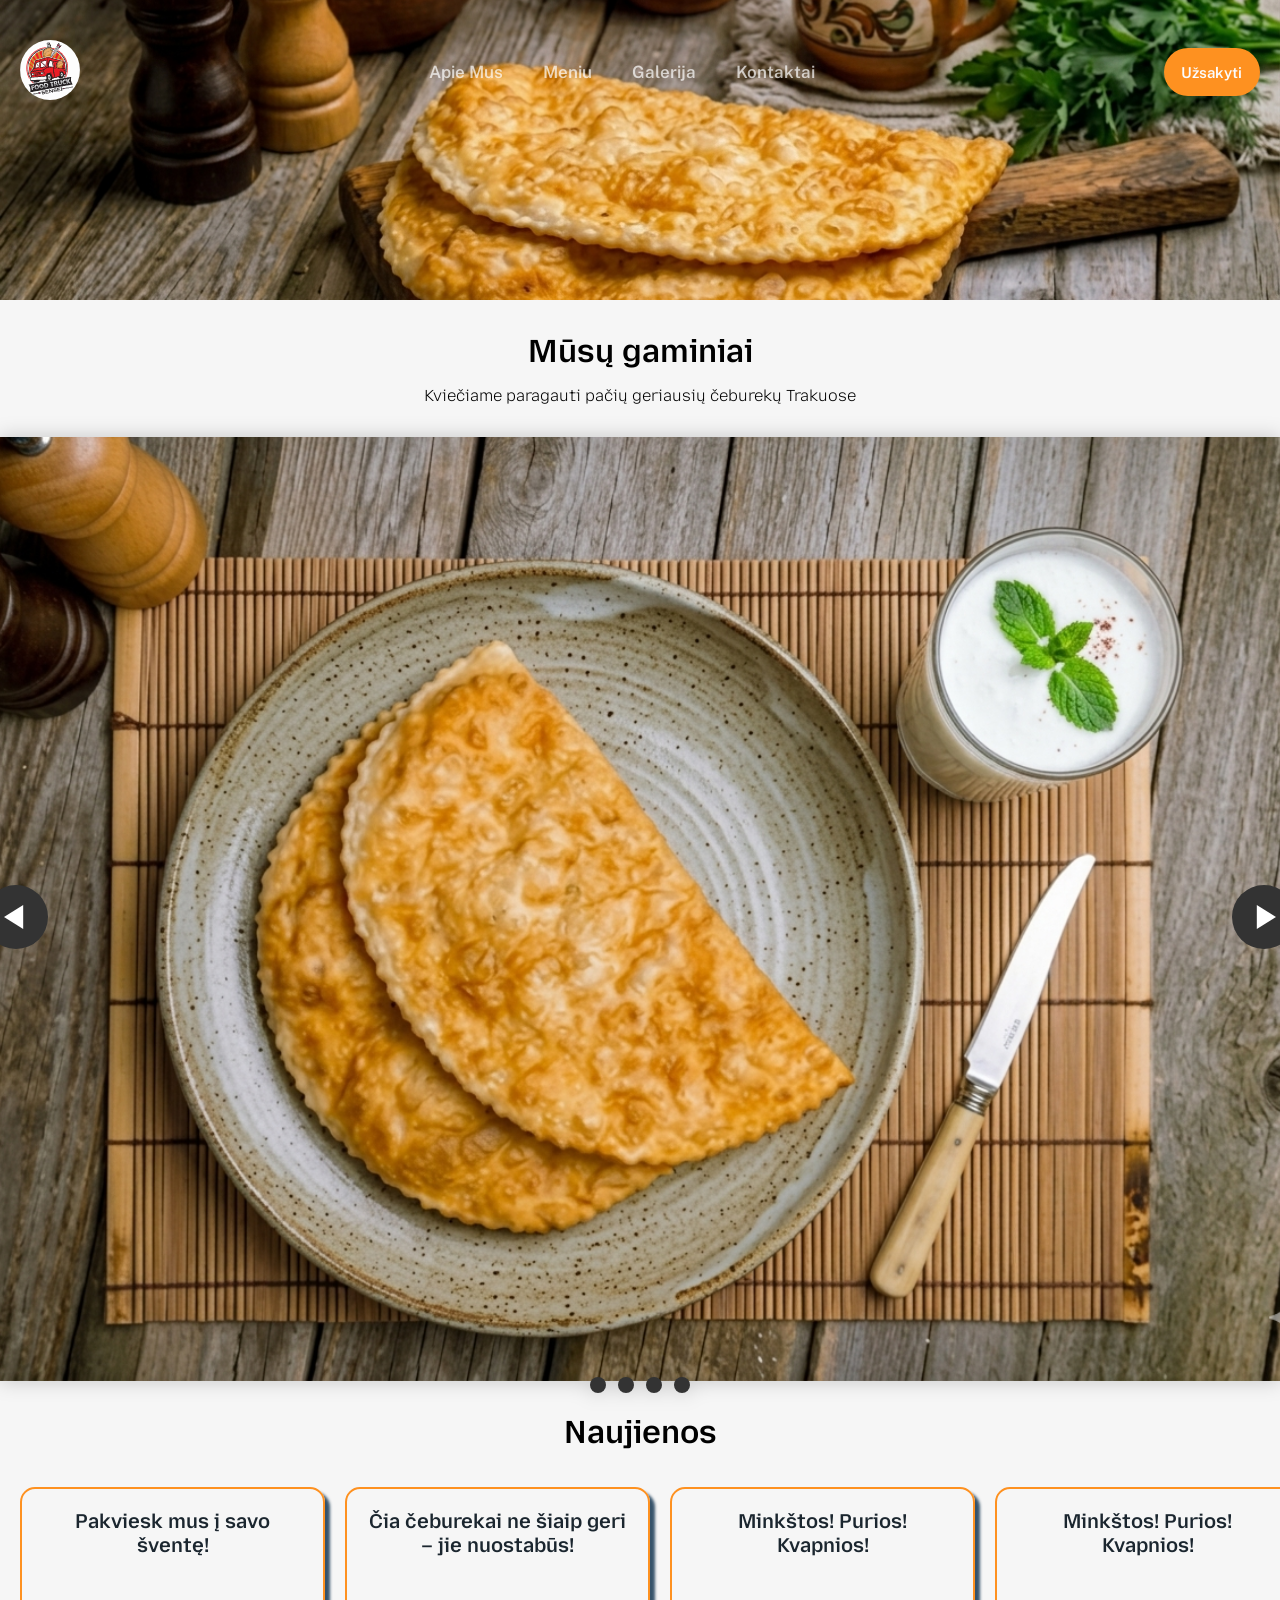
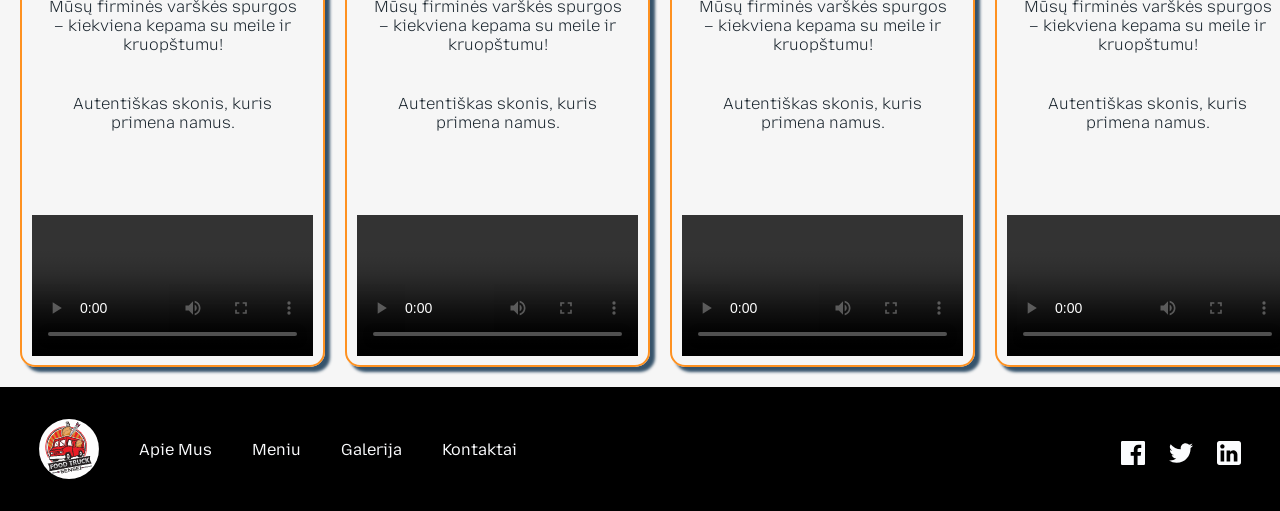
==== index.html @ 74f2c16c "senseiSushi changed index page position" ====
<!doctype html>
<html lang="en">
  <head>
    <meta charset="UTF-8" />
    <meta name="viewport" content="width=device-width, initial-scale=1.0" />
    <link
      href="https://fonts.googleapis.com/css2?family=DM+Serif+Display:ital@0;1&family=Public+Sans:ital,wght@0,100..900;1,100..900&display=swap"
      rel="stylesheet"
    />
    <link rel="stylesheet" href="/styles/main.css" />
    <link rel="stylesheet" href="/styles/index.css" />
    <script src="/scripts/scripts.js" defer></script>
    <title>Čeburekai Trakuose</title>
  </head>
  <body>
    <header class="header">
      <nav class="nav" aria-label="Primary">
        <div class="nav__logo">
          <a href="/index.html">
            <img
              src="/photos/logo.svg"
              alt="logoCeburekine"
              class="container-logo"
            />
          </a>
        </div>
        <button
          class="hamburger-menu"
          type="button"
          aria-label="Open menu"
          aria-expanded="false"
          aria-controls="mobile-menu"
        >
          <img src="/photos/menu.svg" alt="" class="hamburger-menu-img" />
        </button>
        <div class="nav__menu">
          <a href="/pages/aboutUs.html">Apie Mus</a>
          <a href="/pages/meniu.html">Meniu</a>
          <a href="/pages/galery.html">Galerija</a>
          <a href="/pages/contacts.html">Kontaktai</a>
        </div>
        <a class="nav__button" href="/contacts.html">Užsakyti</a>
      </nav>
      <div class="nav__overlay" id="nav-overlay" hidden></div>
      <aside class="sidebar" id="mobile-menu" aria-hidden="true">
        <div class="sidebar__inner">
          <button class="sidebar__close" type="button" aria-label="Close menu">
            <img src="/photos/close.svg" alt="" />
          </button>
          <nav class="sidebar__link" aria-label="Mobile">
            <a href="/pages/aboutUs.html">Apie Mus</a>
            <a href="/pages/meniu.html">Meniu</a>
            <a href="/pages/galery.html">Galerija</a>
            <a href="/pages/contacts.html">Kontaktai</a>
            <button class="hamburger__button" type="button">Užsakyti</button>
          </nav>
        </div>
      </aside>
    </header>

    <main>
      <div class="our-products">
        <h1 class="our-products-h1">Mūsų gaminiai</h1>
        <p>
          <a href="/pages/meniu.html"
            >Kviečiame paragauti pačių geriausių čeburekų Trakuose</a
          >
        </p>
      </div>

      <section class="carousel" aria-label="Gallery">
        <ol class="carousel__viewport">
          <li id="carousel__slide1" tabindex="0" class="carousel__slide">
            <div class="carousel__snapper">
              <a href="#carousel__slide4" class="carousel__prev"
                >Go to last slide</a
              >
              <a href="#carousel__slide2" class="carousel__next"
                >Go to next slide</a
              >
            </div>
          </li>
          <li id="carousel__slide2" tabindex="0" class="carousel__slide">
            <div class="carousel__snapper"></div>
            <a href="#carousel__slide1" class="carousel__prev"
              >Go to previous slide</a
            >
            <a href="#carousel__slide3" class="carousel__next"
              >Go to next slide</a
            >
          </li>
          <li id="carousel__slide3" tabindex="0" class="carousel__slide">
            <div class="carousel__snapper"></div>
            <a href="#carousel__slide2" class="carousel__prev"
              >Go to previous slide</a
            >
            <a href="#carousel__slide4" class="carousel__next"
              >Go to next slide</a
            >
          </li>
          <li id="carousel__slide4" tabindex="0" class="carousel__slide">
            <div class="carousel__snapper"></div>
            <a href="#carousel__slide3" class="carousel__prev"
              >Go to previous slide</a
            >
            <a href="#carousel__slide1" class="carousel__next"
              >Go to first slide</a
            >
          </li>
        </ol>
        <aside class="carousel__navigation">
          <ol class="carousel__navigation-list">
            <li class="carousel__navigation-item">
              <a href="#carousel__slide1" class="carousel__navigation-button"
                >Go to slide 1</a
              >
            </li>
            <li class="carousel__navigation-item">
              <a href="#carousel__slide2" class="carousel__navigation-button"
                >Go to slide 2</a
              >
            </li>
            <li class="carousel__navigation-item">
              <a href="#carousel__slide3" class="carousel__navigation-button"
                >Go to slide 3</a
              >
            </li>
            <li class="carousel__navigation-item">
              <a href="#carousel__slide4" class="carousel__navigation-button"
                >Go to slide 4</a
              >
            </li>
          </ol>
        </aside>
      </section>
      <article>
        <div>
            <h1 class="news-h1">Naujienos</h1>
           <div class="news">
<div class="news-card">
  <h2 class="page-header-h2">Pakviesk mus į savo šventę!</h2>
<p class="page-header-paragraph">Mūsų firminės varškės spurgos – kiekviena kepama su meile ir kruopštumu!</p>

<p class="page-header-paragraph">Autentiškas skonis, kuris primena namus.</p>

<video class="page-header-video" controls>
  <source src="/video/002.mp4" type="video/mp4" alt="first-video">
</video>
</div>

<div class="news-card">
  <h2 class="page-header-h2">Čia čeburekai ne šiaip geri – jie nuostabūs! </h2>
<p class="page-header-paragraph">Mūsų firminės varškės spurgos – kiekviena kepama su meile ir kruopštumu!</p>

<p class="page-header-paragraph">Autentiškas skonis, kuris primena namus.</p>

<video class="page-header-video" controls>
  <source src="/video/1750849383457462.mp4" type="video/mp4" alt="first-video">
</video>
</div>
<div class="news-card">
  <h2 class="page-header-h2">Minkštos! Purios! Kvapnios!</h2>
<p class="page-header-paragraph">Mūsų firminės varškės spurgos – kiekviena kepama su meile ir kruopštumu!</p>

<p class="page-header-paragraph">Autentiškas skonis, kuris primena namus.</p>

<video class="page-header-video" controls>
  <source src="/video/1751266091589059.mp4" type="video/mp4" alt="first-video">
</video>
</div>
<div class="news-card">
  <h2 class="page-header-h2">Minkštos! Purios! Kvapnios!</h2>
<p class="page-header-paragraph">Mūsų firminės varškės spurgos – kiekviena kepama su meile ir kruopštumu!</p>

<p class="page-header-paragraph">Autentiškas skonis, kuris primena namus.</p>

<video class="page-header-video" controls>
  <source src="/video/1751266091589059.mp4" type="video/mp4" alt="first-video">
</video>
</div>
<div class="news-card">
  <h2 class="page-header-h2">Minkštos! Purios! Kvapnios!</h2>
<p class="page-header-paragraph">Mūsų firminės varškės spurgos – kiekviena kepama su meile ir kruopštumu!</p>

<p class="page-header-paragraph">Autentiškas skonis, kuris primena namus.</p>

<video class="page-header-video" controls>
  <source src="/video/1751266091589059.mp4" type="video/mp4" alt="first-video">
</video>
</div>
<div class="news-card">
  <h2 class="page-header-h2">Minkštos! Purios! Kvapnios!</h2>
<p class="page-header-paragraph">Mūsų firminės varškės spurgos – kiekviena kepama su meile ir kruopštumu!</p>

<p class="page-header-paragraph">Autentiškas skonis, kuris primena namus.</p>

<video class="page-header-video" controls>
  <source src="/video/1751266091589059.mp4" type="video/mp4" alt="first-video">
</video>
</div>
</div>
        </div>
      </article>
    </main>

    <footer class="footer">
      <div class="footer-bg" aria-hidden="true"></div>
      <nav class="footer__nav" aria-label="Footer">
        <div class="footer__nav__pages">
          <a href="/index.html" aria-label="home">
            <img src="/photos/logo.svg" alt="logo" class="footer__logo" />
          </a>
          <a href="/pages/aboutUs.html">Apie Mus</a>
          <a href="/pages/meniu.html">Meniu</a>
          <a href="/pages/galery.html">Galerija</a>
          <a href="/pages/contacts.html">Kontaktai</a>
        </div>
        <div class="footer__nav__social">
          <a
            href="https://www.facebook.com/profile.php?id=61572930540171"
            target="_blank"
            rel="noopener noreferrer"
            class="social-link"
            aria-label="Facebook"
          >
            <svg width="24" height="24" xmlns="http://www.w3.org/2000/svg">
              <path
                d="M22.675 0H1.325C.593 0 0 .593 0 1.325v21.351C0 23.407.593 24 1.325 24H12.82v-9.294H9.692v-3.622h3.128V8.413c0-3.1 1.893-4.788 4.659-4.788 1.325 0 2.463.099 2.795.143v3.24l-1.918.001c-1.504 0-1.795.715-1.795 1.763v2.313h3.587l-.467 3.622h-3.12V24h6.116c.73 0 1.323-.593 1.323-1.325V1.325C24 .593 23.407 0 22.675 0z"
                fill-rule="nonzero"
              />
            </svg>
          </a>
          <a
            href="https://twitter.com"
            target="_blank"
            rel="noopener noreferrer"
            class="social-link"
            aria-label="Twitter"
          >
            <svg width="24" height="20" xmlns="http://www.w3.org/2000/svg">
              <path
                d="M24 2.557a9.83 9.83 0 01-2.828.775A4.932 4.932 0 0023.337.608a9.864 9.864 0 01-3.127 1.195A4.916 4.916 0 0016.616.248c-3.179 0-5.515 2.966-4.797 6.045A13.978 13.978 0 011.671 1.149a4.93 4.93 0 001.523 6.574 4.903 4.903 0 01-2.229-.616c-.054 2.281 1.581 4.415 3.949 4.89a4.935 4.935 0 01-2.224.084 4.928 4.928 0 004.6 3.419A9.9 9.9 0 010 17.54a13.94 13.94 0 007.548 2.212c9.142 0 14.307-7.721 13.995-14.646A10.025 10.025 0 0024 2.557z"
              />
            </svg>
          </a>
          <a
            href="https://linkedin.com"
            target="_blank"
            rel="noopener noreferrer"
            class="social-link"
            aria-label="LinkedIn"
          >
            <svg width="24" height="24" xmlns="http://www.w3.org/2000/svg">
              <path
                d="M21.6 0H2.4C1.08 0 0 1.08 0 2.4v19.2C0 22.92 1.08 24 2.4 24h19.2c1.32 0 2.4-1.08 2.4-2.4V2.4C24 1.08 22.92 0 21.6 0zM7.2 20.4H3.6V9.6h3.6v10.8zM5.4 7.56c-1.2 0-2.16-.96-2.16-2.16 0-1.2.96-2.16 2.16-2.16 1.2 0 2.16.96 2.16 2.16 0 1.2-.96 2.16-2.16 2.16zm15 12.84h-3.6v-6.36c0-.96-.84-1.8-1.8-1.8-.96 0-1.8.84-1.8 1.8v6.36H9.6V9.6h3.6v1.44c.6-.96 1.92-1.68 3-1.68 2.28 0 4.2 1.92 4.2 4.2v6.84z"
              />
            </svg>
          </a>
        </div>
      </nav>
    </footer>
  </body>
</html>
---- styles/main.css ----
/* Global CSS Variables */
@import url('https://fonts.googleapis.com/css2?family=DM+Serif+Text:ital@0;1&family=Public+Sans:ital,wght@0,100..900;1,100..900&display=swap');
@import url('https://fonts.googleapis.com/css2?family=Mozilla+Text:wght@200..700&display=swap');
:root {
    /* Colors */
    --color-primary-pink: #fe9120;
    --color-primary-white: #fbfcfe;

    --color-secondary-title-text: #36536b;
    --color-secondary-bg: #1b262f;
    --color-secondary-active: #ffbe03;
    --color-secondary-text: #6c8294;
    --color-secondary-warning: #ff0000;
    --footer-background: #000000;

    /* Fonts */
    --font-title: "Mozilla Text", sans-serif;
    --font-text: "Public Sans", Arial, Helvetica, sans-serif;
}

* {
    box-sizing: border-box;
    padding: 0;
    margin: 0;
}

body {
    background-color: #f6f6f6;

}

.header {
    background-image: url("/photos/background.png");
    background-size: cover;
    background-position: center;
    background-repeat: no-repeat;
    width: 100%;
    height: 300px;
    object-fit: cover;
}


.page-header-title {
    color: var(--color-secondary-active);
    margin: 20px;
    text-align: center;
    font-size: 32px;
}

.page-header-h2 {

    color: var(--color-secondary-bg);
    margin: 20px;
    text-align: center;
    font-size: 20px;

}

.page-header-paragraph {
    color: var(--color-secondary-bg);
    margin: 20px;
    text-align: center;
    font-size: 16px;

}



/* Navigation Section */
/* NAV */
.nav {
    display: flex;
    align-items: center;
    justify-content: space-between;
    padding-top: 2.5475rem;
    margin-left: 1.25rem;
    margin-right: 1.25rem;
    z-index: 1;
    position: relative;
}



.nav__logo img {
    height: 60px;
    width: 60px;
    object-fit: fill;
    border-radius: 50%;
    transition: transform 1.9s ease-in-out;
}

.container-logo img:hover {
    transform: rotate(360deg);
}

.nav__menu,
.nav__button {
    display: none;
    text-decoration: none;
}

/* Burger */
.hamburger-menu {
    background: transparent;
    border: 0;
    cursor: pointer;
}

.hamburger-menu-img {
    width: 28px;
    height: 17px;
    display: block;
    filter: invert(100%) sepia(100%) saturate(2%) hue-rotate(298deg) brightness(104%) contrast(101%);
}

/* Overlay */
.nav__overlay {
    position: fixed;
    inset: 0;
    z-index: 100;
    background: rgba(0, 0, 0, 0.034);
}

.nav__overlay[hidden] {
    display: none;
}

/* Sidebar */
.sidebar {
    position: fixed;
    top: 0;
    right: 0;
    height: 100vh;
    width: min(80vw, 18.9rem);
    background: var(--footer-background);
    color: white;
    z-index: 101;
    transform: translateX(100%);
    transition: transform 200ms ease-in-out;
}

.sidebar.is-open {
    transform: translateX(0);
}

.sidebar__inner {
    position: relative;
    height: 100%;
    padding: 1rem 1.6rem;
}

/* Close button */
.sidebar__close {
    position: absolute;
    top: 3rem;
    right: 1.5rem;
    width: 22px;
    height: 22px;
    background: transparent;
    border: 0;
    cursor: pointer;
    display: grid;
    place-items: center;
}

.sidebar__close img {
    width: 22px;
    height: 22px;
    display: block;
}

/* Sidebar links */
.sidebar__link {
    margin-top: 5rem;
    display: flex;
    flex-direction: column;
    align-items: center;
    text-align: center;
    gap: 2rem;
    font-family: var(--font-title);
    font-weight: 600;
    font-size: 1.25rem;
}

.sidebar__link a {
    text-decoration: none;
    color: var(--color-primary-white);
    opacity: 0.7;
}

.sidebar__link a:hover {
    opacity: 1;
}

.sidebar__link a:first-child {
    width: 100%;
    padding-top: 2.668rem;
    border-top: 2px solid rgba(251, 252, 254, 0.2);
}

/* Mobile CTA button */
.hamburger__button {
    width: 100%;
    padding: 1rem 2rem 0.9375rem;
    border-radius: 1.5rem;
    border: 0;
    cursor: pointer;
    background-color: var(--color-primary-pink);
    color: #fff;
    font-family: var(--font-title);
    font-size: 0.938rem;
    font-weight: 600;
}

.hamburger__button:hover {
    background-color: var(--color-secondary-active);
}

/* Lock scroll */
body.nav-locked {
    overflow: hidden;
}



/* Footer */
.footer {
    position: relative;
    overflow: hidden;
    background: var(--footer-background);
}

.footer-bg {
    position: absolute;
    inset: 0;
    pointer-events: none;
    z-index: 0;
}

.footer-bubble {
    position: absolute;
    left: 50%;
    bottom: -700px;
    transform: translateX(-50%);
    width: 900px;
    max-width: none;
    opacity: 1;
    display: block;
}

footer {
    background-color: var(--color-secondary-bg);
    color: var(--color-primary-white);
    font-family: var(--font-title);
    display: flex;
    flex-direction: column;
    text-align: center;
    justify-content: center;
}

.footer__nav {
    padding-top: 41px;
    padding-bottom: 55px;
}

footer .nav__logo {
    width: 135px;
}

.footer__nav a {
    text-decoration: none;
    color: var(--color-primary-white);
    padding-bottom: 40px;
}

.footer__logo {
    height: 60px;
    width: 60px;
    border-radius: 50%;
}


.footer__nav__pages {
    display: flex;
    flex-direction: column;
    text-align: center;
    justify-content: center;
}

.social-link svg {
    fill: var(--color-primary-white);
}

.social-link svg:hover {
    fill: var(--color-secondary-active);
}

.footer__nav__pages-text {
    opacity: 0.7;
    font-size: 1.0625rem;
    letter-spacing: 0px;
    padding-bottom: 32px;
}

.footer__nav__social {
    display: flex;
    flex-direction: row;
    justify-content: center;
    gap: 1.5rem;
    opacity: 1;
    padding-top: 8px;
    padding-bottom: 0;
}

.footer__nav__pages-text:hover {
    opacity: 1;
}

.footer__nav__social a {
    padding-bottom: 0;
}

/* Tablet Design */

@media (min-width: 768px) {

    .header {
        background-image: url("/photos/background.png");
        background-size: fill;
        background-position: center;
        background-repeat: no-repeat;
        width: 100%;
        height: 300px;
        object-fit: fill;
    }

    /* Navigation Section */

    .hamburger-menu {
        display: none;
    }

    .nav {
        padding: 2.5rem 0rem 3rem 0rem;
    }

    .nav__menu {
        display: flex;
        font-family: var(--font-text);
        font-weight: 600;
        font-size: 1.0625rem;
        text-align: center;
        cursor: pointer;
    }

    .nav__menu a {
        text-decoration: none;
        padding-left: 2.5rem;
        color: white;
        opacity: 0.7;
    }

    .nav__menu a:first-child {
        padding-left: 0px;
    }

    .nav__menu a:hover {
        opacity: 1;
    }

    .nav__button {
        padding-left: 1.1rem;
        padding-right: 1.1rem;
        padding-top: 1rem;
        padding-bottom: 0.9375rem;
        border-radius: 1.5rem;
        border: none;
        background-color: var(--color-primary-pink);
        display: flex;
        text-align: center;
        justify-content: center;
        font-family: var(--font-text);
        color: var(--color-primary-white);
        font-size: 0.938rem;
        letter-spacing: 0px;
        font-weight: 600;
        cursor: pointer;
    }

    .nav__button:hover {
        opacity: 0.8;
    }



    /* Footer Section */
    .footer-bubble {
        left: 100%;
    }

    .footer__nav {
        display: flex;
        flex-direction: row;
        text-align: center;
        justify-content: space-between;
        padding: 32px 39px;
        align-items: center;
    }

    footer .nav__logo {
        margin-right: 10px;
    }

    .footer__nav a {
        text-decoration: none;
        color: var(--color-primary-white);
        padding-top: 0;
        display: flex;
        flex-direction: row;
        text-align: center;
        align-items: center;
        justify-content: space-between;
        padding-bottom: 0;
    }

    .footer__nav__pages {
        display: flex;
        flex-direction: row;
        text-align: center;
        justify-content: center;
        gap: 2.5rem;
    }

    .footer__nav__pages-text {
        margin-top: 0px;
    }

    .social-link svg {
        fill: var(--color-primary-white);
    }

    .social-link svg:hover {
        fill: var(--color-secondary-active);
    }
}

/* Desktop Design */

@media (min-width: 1440px) {

    .news {
        display: flex;
        flex-direction: row;
        align-items: center;
        justify-content: center;
        flex-wrap: wrap;

    }

    /* Navigation Section */

    .nav {
        position: relative;
        padding-left: 10.3125rem;
        padding-right: 10.3125rem;
        display: flex;
        flex-direction: row;
        justify-content: start;
        gap: 4.02125rem;
        align-items: center;
        padding-bottom: 38px;
    }

    .nav__menu {
        display: flex;
        font-family: var(--font-text);
        font-weight: 200;
        font-size: 1.0625rem;
        text-align: left;
        cursor: pointer;
        letter-spacing: 0;
    }

    .nav__menu a {
        text-decoration: none;
        padding-left: 2rem;
        color: white;
        font-size: 1.0625rem;
        letter-spacing: 0px;
        opacity: 0.7;
    }

    .nav__menu a:hover {
        opacity: 1;
    }

    .footer__nav__pages a {
        padding-top: 0;
    }

    .footer__nav__pages {
        align-items: center;
        display: flex;
        flex-direction: row;
        text-align: center;
        justify-content: center;
        gap: 2.5rem;
    }

    .nav__button {
        padding-left: 1.65625rem;
        padding-right: 1.65625rem;
        padding-top: 1rem;
        padding-bottom: 0.9375rem;
        letter-spacing: 0px;
        width: 10.875rem;
        height: 3rem;
        white-space: nowrap;
        position: absolute;
        right: 10.3125rem;
    }


    /* Footer Section */

    .footer__nav {
        display: flex;
        flex-direction: row;
        text-align: center;
        justify-content: space-between;
        padding-bottom: 31px;
        padding-top: 31px;
        padding-left: 10.3125rem;
        padding-right: 10.3125rem;
        align-items: center;
    }

    .footer__nav a {
        text-decoration: none;
        color: var(--color-primary-white);
    }

    .footer__nav__social {
        padding-bottom: 0rem;
    }

    .footer__nav__pages-text {
        margin-top: 0px;
    }

    .social-link svg {
        fill: var(--color-primary-white);
    }

    .social-link svg:hover {
        fill: var(--color-secondary-active);
    }
}
---- styles/index.css ----
@import url('https://fonts.googleapis.com/css2?family=Mozilla+Text:wght@200..700&display=swap');

.section-meniu {
    display: flex;
    flex-direction: column;
    justify-content: center;
    align-items: center;
}

@keyframes tonext {
    75% {
        left: 0;
    }

    95% {
        left: 100%;
    }

    98% {
        left: 100%;
    }

    99% {
        left: 0;
    }
}

@keyframes tostart {
    75% {
        left: 0;
    }

    95% {
        left: -300%;
    }

    98% {
        left: -300%;
    }

    99% {
        left: 0;
    }
}

@keyframes snap {
    96% {
        scroll-snap-align: center;
    }

    97% {
        scroll-snap-align: none;
    }

    99% {
        scroll-snap-align: none;
    }

    100% {
        scroll-snap-align: center;
    }
}


*::-webkit-scrollbar {
    width: 0;
}

*::-webkit-scrollbar-track {
    background: transparent;
}

*::-webkit-scrollbar-thumb {
    background: transparent;
    border: none;
}

* {
    -ms-overflow-style: none;
}

ol,
li {
    list-style: none;
    margin: 0;
    padding: 0;
}

.carousel {
    position: relative;
    padding-top: 75%;
    filter: drop-shadow(0 0 10px #0003);
    perspective: 100px;
    height: 500px;
}

.carousel__viewport {
    position: absolute;
    top: 0;
    right: 0;
    bottom: 0;
    left: 0;
    display: flex;
    overflow-x: scroll;
    counter-reset: item;
    scroll-behavior: smooth;
    scroll-snap-type: x mandatory;
}

.carousel__slide {
    position: relative;
    flex: 0 0 100%;
    width: 100%;
    background-color: #f99;
    counter-increment: item;
}

.carousel__slide:nth-child(even) {
    background-color: #99f;
}

.carousel__slide:before {
    position: absolute;
    top: 50%;
    left: 50%;
    transform: translate3d(-50%, -40%, 70px);
    color: #fff;
    font-size: 2em;
}

.carousel__snapper {
    position: absolute;
    top: 0;
    left: 0;
    width: 100%;
    height: 100%;
    scroll-snap-align: center;
}

@media (hover: hover) {
    .carousel__snapper {
        animation-name: tonext, snap;
        animation-timing-function: ease;
        animation-duration: 4s;
        animation-iteration-count: infinite;
    }

    .carousel__slide:last-child .carousel__snapper {
        animation-name: tostart, snap;
    }
}

@media (prefers-reduced-motion: reduce) {
    .carousel__snapper {
        animation-name: none;
    }
}

.carousel:hover .carousel__snapper,
.carousel:focus-within .carousel__snapper {
    animation-name: none;
}

.carousel__navigation {
    position: absolute;
    right: 0;
    bottom: 0;
    left: 0;
    text-align: center;
}

.carousel__navigation-list,
.carousel__navigation-item {
    display: inline-block;
}

.carousel__navigation-button {
    display: inline-block;
    width: 1.5rem;
    height: 1.5rem;
    background-color: #333;
    background-clip: content-box;
    border: 0.25rem solid transparent;
    border-radius: 50%;
    font-size: 0;
    transition: transform 0.1s;
}

.carousel::before,
.carousel::after,
.carousel__prev,
.carousel__next {
    position: absolute;
    top: 0;
    margin-top: 37.5%;
    width: 4rem;
    height: 4rem;
    transform: translateY(-50%);
    border-radius: 50%;
    font-size: 0;
    outline: 0;
}

.carousel::before,
.carousel__prev {
    left: -1rem;
}

.carousel::after,
.carousel__next {
    right: -1rem;
}

.carousel::before,
.carousel::after {
    content: '';
    z-index: 1;
    background-color: #333;
    background-size: 1.5rem 1.5rem;
    background-repeat: no-repeat;
    background-position: center center;
    color: #fff;
    font-size: 2.5rem;
    line-height: 4rem;
    text-align: center;
    pointer-events: none;
}

.carousel::before {
    background-image: url("data:image/svg+xml,%3Csvg viewBox='0 0 100 100' xmlns='http://www.w3.org/2000/svg'%3E%3Cpolygon points='0,50 80,100 80,0' fill='%23fff'/%3E%3C/svg%3E");
}

.carousel::after {
    background-image: url("data:image/svg+xml,%3Csvg viewBox='0 0 100 100' xmlns='http://www.w3.org/2000/svg'%3E%3Cpolygon points='100,50 20,100 20,0' fill='%23fff'/%3E%3C/svg%3E");
}
#carousel__slide1,
#carousel__slide2,
#carousel__slide3,
#carousel__slide4{
    margin-bottom: 1rem;
}
#carousel__slide1 {
    background-image: url(/photos/test1.png);
    object-fit: cover;
    background-size: cover;
    background-position: center;
    background-repeat: no-repeat;


}

#carousel__slide2 {
    background-image: url(/photos/test1.png);
    object-fit: cover;
    background-size: cover;
    background-position: center;
    background-repeat: no-repeat;
}

#carousel__slide3 {
    background-image: url(/photos/test1.png);
    object-fit: cover;
    background-size: cover;
    background-position: center;
    background-repeat: no-repeat;
}

#carousel__slide4 {
    background-image: url(/photos/test1.png);
    object-fit: cover;
    background-size: cover;
    background-position: center;
    background-repeat: no-repeat;
}

.our-products {
    display: flex;
    flex-direction: column;
    justify-content: center;
    align-items: center;
    padding: 1rem;
    margin: 1rem;
}

.our-products a {
    text-decoration: none;
    color: black;
    font-family: "Mozilla Text", sans-serif;;
    font-weight: 200;
}


.news {
  display: flex;
  flex-direction: row; 
  flex-wrap: nowrap; 
  overflow-x: auto; 
  scroll-snap-type: x mandatory;
  gap: 20px;
  padding: 20px;
  width: 100%;        
  scroll-behavior: smooth;
  -webkit-overflow-scrolling: touch;
}
.page-header-title{
  color: var(--color-secondary-active);
  margin: 20px;
  text-align: center;
  font-size: 32px;
}

.page-header-h2{

  color: var(--color-secondary-bg);
  margin: 20px;
  text-align: center;
  font-size: 20px;
  font-family:  "Mozilla Text", sans-serif;
  font-weight: 600;

}

.page-header-paragraph{
  color: var(--color-secondary-bg);
  margin: 20px;
  text-align: center;
  font-size: 16px;
  font-family: "Mozilla Text", sans-serif;;
    font-weight: 200;

}
.news-card {
  flex: 0 0 305px; 
  
  width: 305px;       
  height: 480px; 
  scroll-snap-align: center; 
  border: var(--color-primary-pink) 2px solid;
  border-radius: 15px;
  box-shadow: 5px 5px 3px var(--color-secondary-title-text);
  display: flex;
  flex-direction: column;
  overflow: hidden; 
}


.page-header-video {
  width: 100% !important; 
  height: auto;
  max-height: 200px;
  object-fit: cover; 
  padding: 10px;
  box-sizing: border-box;
  margin-top: auto; 

}

.news-h1{
    text-align: center;
    font-size: 2rem;
    font-weight: 600;
    padding: 1rem;
    font-family:  "Mozilla Text", sans-serif;
}

.our-products-h1{
font-weight: 600;
    padding-bottom: 1rem;
    font-family:  "Mozilla Text", sans-serif;
}
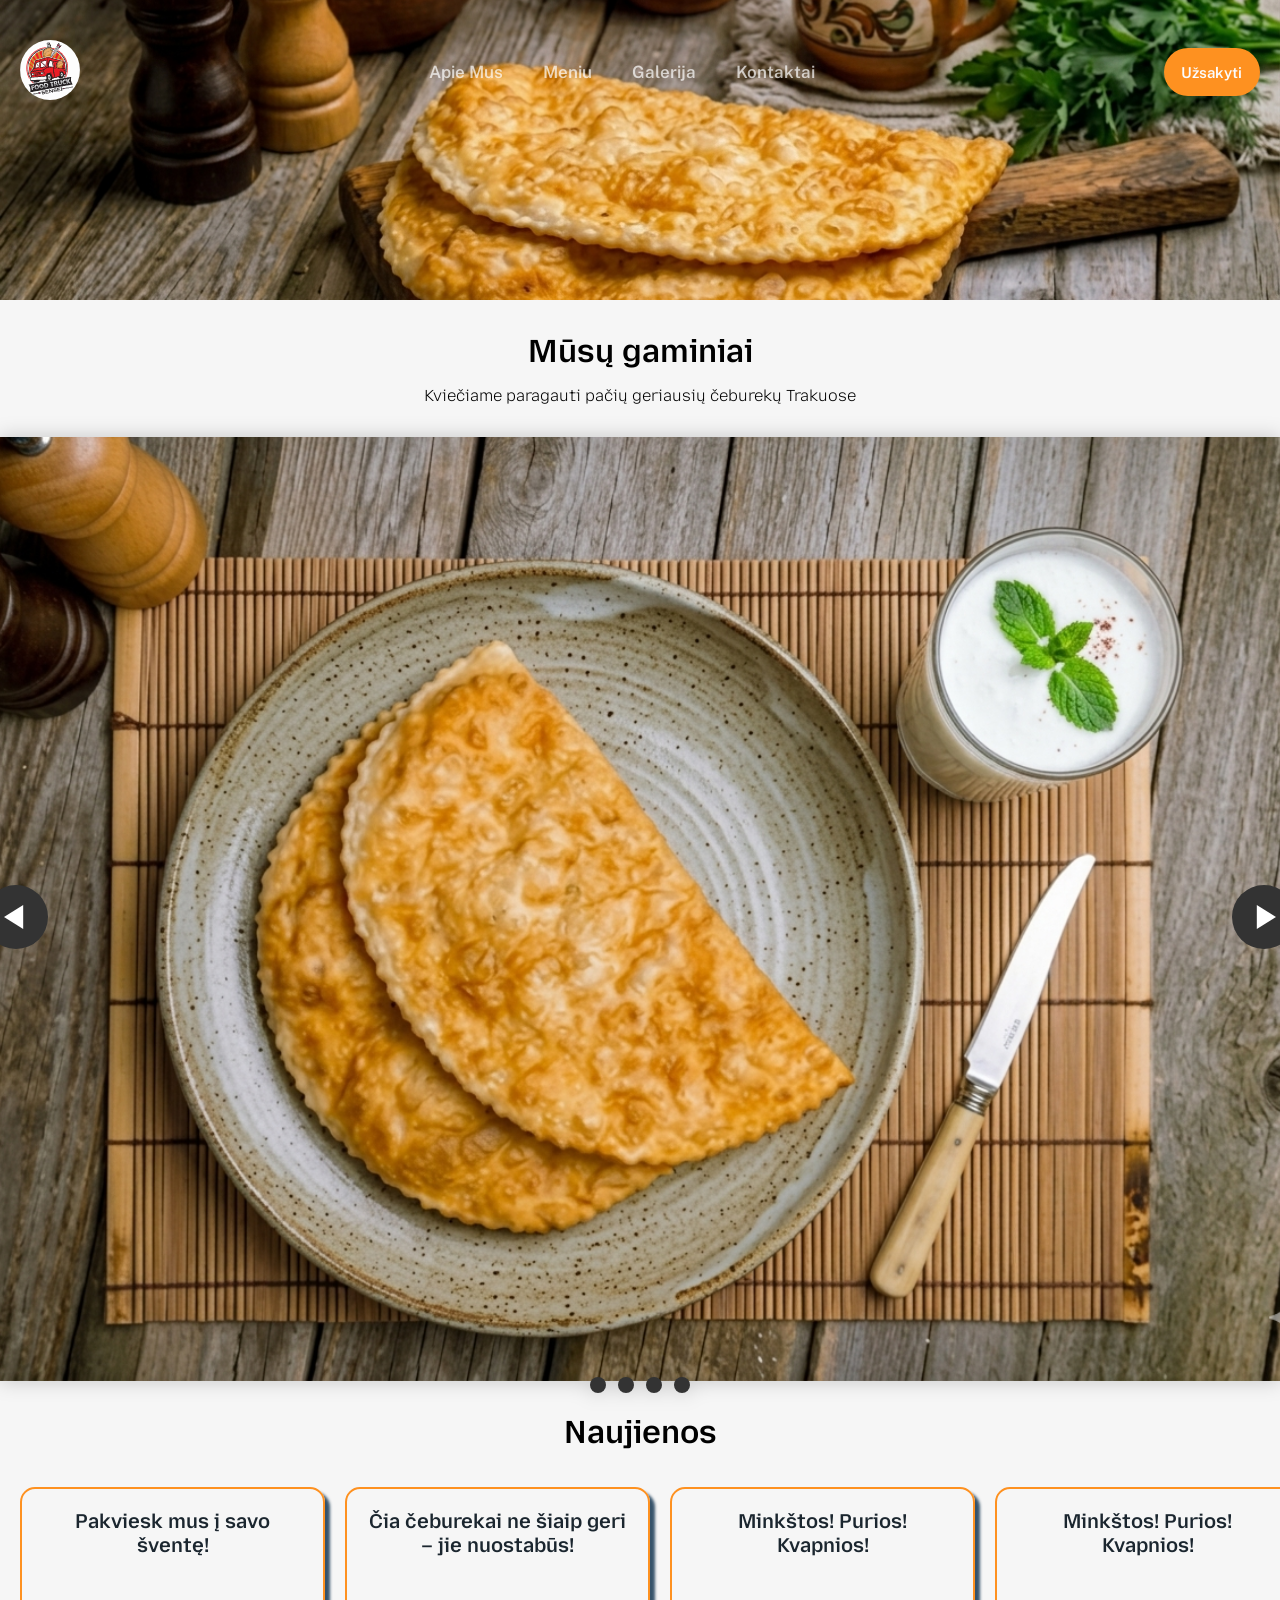
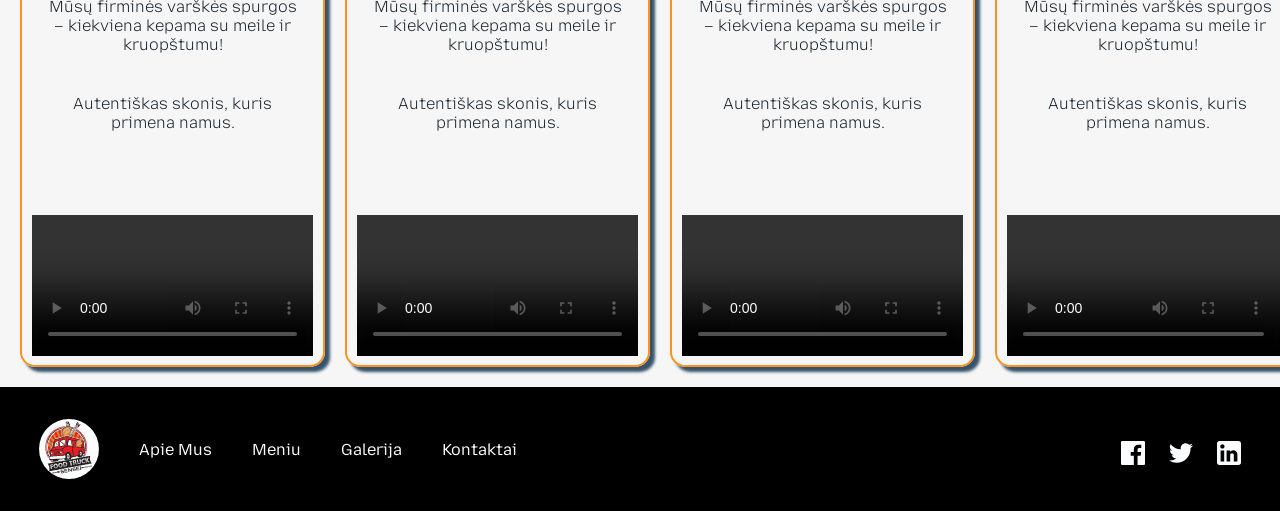
==== commit 6a52b30e: "deleted unnecesary tags" ====
--- a/index.html
+++ b/index.html
@@ -7,18 +7,18 @@
       href="https://fonts.googleapis.com/css2?family=DM+Serif+Display:ital@0;1&family=Public+Sans:ital,wght@0,100..900;1,100..900&display=swap"
       rel="stylesheet"
     />
-    <link rel="stylesheet" href="/styles/main.css" />
-    <link rel="stylesheet" href="/styles/index.css" />
-    <script src="/scripts/scripts.js" defer></script>
+    <link rel="stylesheet" href="styles/main.css" />
+    <link rel="stylesheet" href="styles/index.css" />
+    <script src="scripts/scripts.js" defer></script>
     <title>Čeburekai Trakuose</title>
   </head>
   <body>
     <header class="header">
       <nav class="nav" aria-label="Primary">
         <div class="nav__logo">
-          <a href="/index.html">
+          <a href="index.html">
             <img
-              src="/photos/logo.svg"
+              src="photos/logo.svg"
               alt="logoCeburekine"
               class="container-logo"
             />
@@ -31,28 +31,28 @@
           aria-expanded="false"
           aria-controls="mobile-menu"
         >
-          <img src="/photos/menu.svg" alt="" class="hamburger-menu-img" />
+          <img src="photos/menu.svg" alt="" class="hamburger-menu-img" />
         </button>
         <div class="nav__menu">
-          <a href="/pages/aboutUs.html">Apie Mus</a>
-          <a href="/pages/meniu.html">Meniu</a>
-          <a href="/pages/galery.html">Galerija</a>
-          <a href="/pages/contacts.html">Kontaktai</a>
-        </div>
-        <a class="nav__button" href="/contacts.html">Užsakyti</a>
+          <a href="pages/aboutUs.html">Apie Mus</a>
+          <a href="pages/meniu.html">Meniu</a>
+          <a href="pages/galery.html">Galerija</a>
+          <a href="pages/contacts.html">Kontaktai</a>
+        </div>
+        <a class="nav__button" href="tel:+37060000000">Užsakyti</a>
       </nav>
       <div class="nav__overlay" id="nav-overlay" hidden></div>
       <aside class="sidebar" id="mobile-menu" aria-hidden="true">
         <div class="sidebar__inner">
           <button class="sidebar__close" type="button" aria-label="Close menu">
-            <img src="/photos/close.svg" alt="" />
+            <img src="photos/close.svg" alt="" />
           </button>
           <nav class="sidebar__link" aria-label="Mobile">
-            <a href="/pages/aboutUs.html">Apie Mus</a>
-            <a href="/pages/meniu.html">Meniu</a>
-            <a href="/pages/galery.html">Galerija</a>
-            <a href="/pages/contacts.html">Kontaktai</a>
-            <button class="hamburger__button" type="button">Užsakyti</button>
+            <a href="pages/aboutUs.html">Apie Mus</a>
+            <a href="pages/meniu.html">Meniu</a>
+            <a href="pages/galery.html">Galerija</a>
+            <a href="pages/contacts.html">Kontaktai</a>
+            <button class="hamburger__button" type="button" href="tel:+37060000000">Užsakyti</button>
           </nav>
         </div>
       </aside>
@@ -62,7 +62,7 @@
       <div class="our-products">
         <h1 class="our-products-h1">Mūsų gaminiai</h1>
         <p>
-          <a href="/pages/meniu.html"
+          <a href="pages/meniu.html"
             >Kviečiame paragauti pačių geriausių čeburekų Trakuose</a
           >
         </p>
@@ -135,70 +135,126 @@
       </section>
       <article>
         <div>
-            <h1 class="news-h1">Naujienos</h1>
-           <div class="news">
-<div class="news-card">
-  <h2 class="page-header-h2">Pakviesk mus į savo šventę!</h2>
-<p class="page-header-paragraph">Mūsų firminės varškės spurgos – kiekviena kepama su meile ir kruopštumu!</p>
-
-<p class="page-header-paragraph">Autentiškas skonis, kuris primena namus.</p>
-
-<video class="page-header-video" controls>
-  <source src="/video/002.mp4" type="video/mp4" alt="first-video">
-</video>
-</div>
-
-<div class="news-card">
-  <h2 class="page-header-h2">Čia čeburekai ne šiaip geri – jie nuostabūs! </h2>
-<p class="page-header-paragraph">Mūsų firminės varškės spurgos – kiekviena kepama su meile ir kruopštumu!</p>
-
-<p class="page-header-paragraph">Autentiškas skonis, kuris primena namus.</p>
-
-<video class="page-header-video" controls>
-  <source src="/video/1750849383457462.mp4" type="video/mp4" alt="first-video">
-</video>
-</div>
-<div class="news-card">
-  <h2 class="page-header-h2">Minkštos! Purios! Kvapnios!</h2>
-<p class="page-header-paragraph">Mūsų firminės varškės spurgos – kiekviena kepama su meile ir kruopštumu!</p>
-
-<p class="page-header-paragraph">Autentiškas skonis, kuris primena namus.</p>
-
-<video class="page-header-video" controls>
-  <source src="/video/1751266091589059.mp4" type="video/mp4" alt="first-video">
-</video>
-</div>
-<div class="news-card">
-  <h2 class="page-header-h2">Minkštos! Purios! Kvapnios!</h2>
-<p class="page-header-paragraph">Mūsų firminės varškės spurgos – kiekviena kepama su meile ir kruopštumu!</p>
-
-<p class="page-header-paragraph">Autentiškas skonis, kuris primena namus.</p>
-
-<video class="page-header-video" controls>
-  <source src="/video/1751266091589059.mp4" type="video/mp4" alt="first-video">
-</video>
-</div>
-<div class="news-card">
-  <h2 class="page-header-h2">Minkštos! Purios! Kvapnios!</h2>
-<p class="page-header-paragraph">Mūsų firminės varškės spurgos – kiekviena kepama su meile ir kruopštumu!</p>
-
-<p class="page-header-paragraph">Autentiškas skonis, kuris primena namus.</p>
-
-<video class="page-header-video" controls>
-  <source src="/video/1751266091589059.mp4" type="video/mp4" alt="first-video">
-</video>
-</div>
-<div class="news-card">
-  <h2 class="page-header-h2">Minkštos! Purios! Kvapnios!</h2>
-<p class="page-header-paragraph">Mūsų firminės varškės spurgos – kiekviena kepama su meile ir kruopštumu!</p>
-
-<p class="page-header-paragraph">Autentiškas skonis, kuris primena namus.</p>
-
-<video class="page-header-video" controls>
-  <source src="/video/1751266091589059.mp4" type="video/mp4" alt="first-video">
-</video>
-</div>
-</div>
+          <h1 class="news-h1">Naujienos</h1>
+          <div class="news">
+            <div class="news-card">
+              <h2 class="page-header-h2">Pakviesk mus į savo šventę!</h2>
+              <p class="page-header-paragraph">
+                Mūsų firminės varškės spurgos – kiekviena kepama su meile ir
+                kruopštumu!
+              </p>
+
+              <p class="page-header-paragraph">
+                Autentiškas skonis, kuris primena namus.
+              </p>
+
+              <video class="page-header-video" controls>
+                <source
+                  src="video/002.mp4"
+                  type="video/mp4"
+                  alt="first-video"
+                />
+              </video>
+            </div>
+
+            <div class="news-card">
+              <h2 class="page-header-h2">
+                Čia čeburekai ne šiaip geri – jie nuostabūs!
+              </h2>
+              <p class="page-header-paragraph">
+                Mūsų firminės varškės spurgos – kiekviena kepama su meile ir
+                kruopštumu!
+              </p>
+
+              <p class="page-header-paragraph">
+                Autentiškas skonis, kuris primena namus.
+              </p>
+
+              <video class="page-header-video" controls>
+                <source
+                  src="video/1750849383457462.mp4"
+                  type="video/mp4"
+                  alt="first-video"
+                />
+              </video>
+            </div>
+            <div class="news-card">
+              <h2 class="page-header-h2">Minkštos! Purios! Kvapnios!</h2>
+              <p class="page-header-paragraph">
+                Mūsų firminės varškės spurgos – kiekviena kepama su meile ir
+                kruopštumu!
+              </p>
+
+              <p class="page-header-paragraph">
+                Autentiškas skonis, kuris primena namus.
+              </p>
+
+              <video class="page-header-video" controls>
+                <source
+                  src="video/1751266091589059.mp4"
+                  type="video/mp4"
+                  alt="first-video"
+                />
+              </video>
+            </div>
+            <div class="news-card">
+              <h2 class="page-header-h2">Minkštos! Purios! Kvapnios!</h2>
+              <p class="page-header-paragraph">
+                Mūsų firminės varškės spurgos – kiekviena kepama su meile ir
+                kruopštumu!
+              </p>
+
+              <p class="page-header-paragraph">
+                Autentiškas skonis, kuris primena namus.
+              </p>
+
+              <video class="page-header-video" controls>
+                <source
+                  src="video/1751266091589059.mp4"
+                  type="video/mp4"
+                  alt="first-video"
+                />
+              </video>
+            </div>
+            <div class="news-card">
+              <h2 class="page-header-h2">Minkštos! Purios! Kvapnios!</h2>
+              <p class="page-header-paragraph">
+                Mūsų firminės varškės spurgos – kiekviena kepama su meile ir
+                kruopštumu!
+              </p>
+
+              <p class="page-header-paragraph">
+                Autentiškas skonis, kuris primena namus.
+              </p>
+
+              <video class="page-header-video" controls>
+                <source
+                  src="video/1751266091589059.mp4"
+                  type="video/mp4"
+                  alt="first-video"
+                />
+              </video>
+            </div>
+            <div class="news-card">
+              <h2 class="page-header-h2">Minkštos! Purios! Kvapnios!</h2>
+              <p class="page-header-paragraph">
+                Mūsų firminės varškės spurgos – kiekviena kepama su meile ir
+                kruopštumu!
+              </p>
+
+              <p class="page-header-paragraph">
+                Autentiškas skonis, kuris primena namus.
+              </p>
+
+              <video class="page-header-video" controls>
+                <source
+                  src="video/1751266091589059.mp4"
+                  type="video/mp4"
+                  alt="first-video"
+                />
+              </video>
+            </div>
+          </div>
         </div>
       </article>
     </main>
@@ -207,13 +263,13 @@
       <div class="footer-bg" aria-hidden="true"></div>
       <nav class="footer__nav" aria-label="Footer">
         <div class="footer__nav__pages">
-          <a href="/index.html" aria-label="home">
-            <img src="/photos/logo.svg" alt="logo" class="footer__logo" />
-          </a>
-          <a href="/pages/aboutUs.html">Apie Mus</a>
-          <a href="/pages/meniu.html">Meniu</a>
-          <a href="/pages/galery.html">Galerija</a>
-          <a href="/pages/contacts.html">Kontaktai</a>
+          <a href="index.html" aria-label="home">
+            <img src="photos/logo.svg" alt="logo" class="footer__logo" />
+          </a>
+          <a href="pages/aboutUs.html">Apie Mus</a>
+          <a href="pages/meniu.html">Meniu</a>
+          <a href="pages/galery.html">Galerija</a>
+          <a href="pages/contacts.html">Kontaktai</a>
         </div>
         <div class="footer__nav__social">
           <a
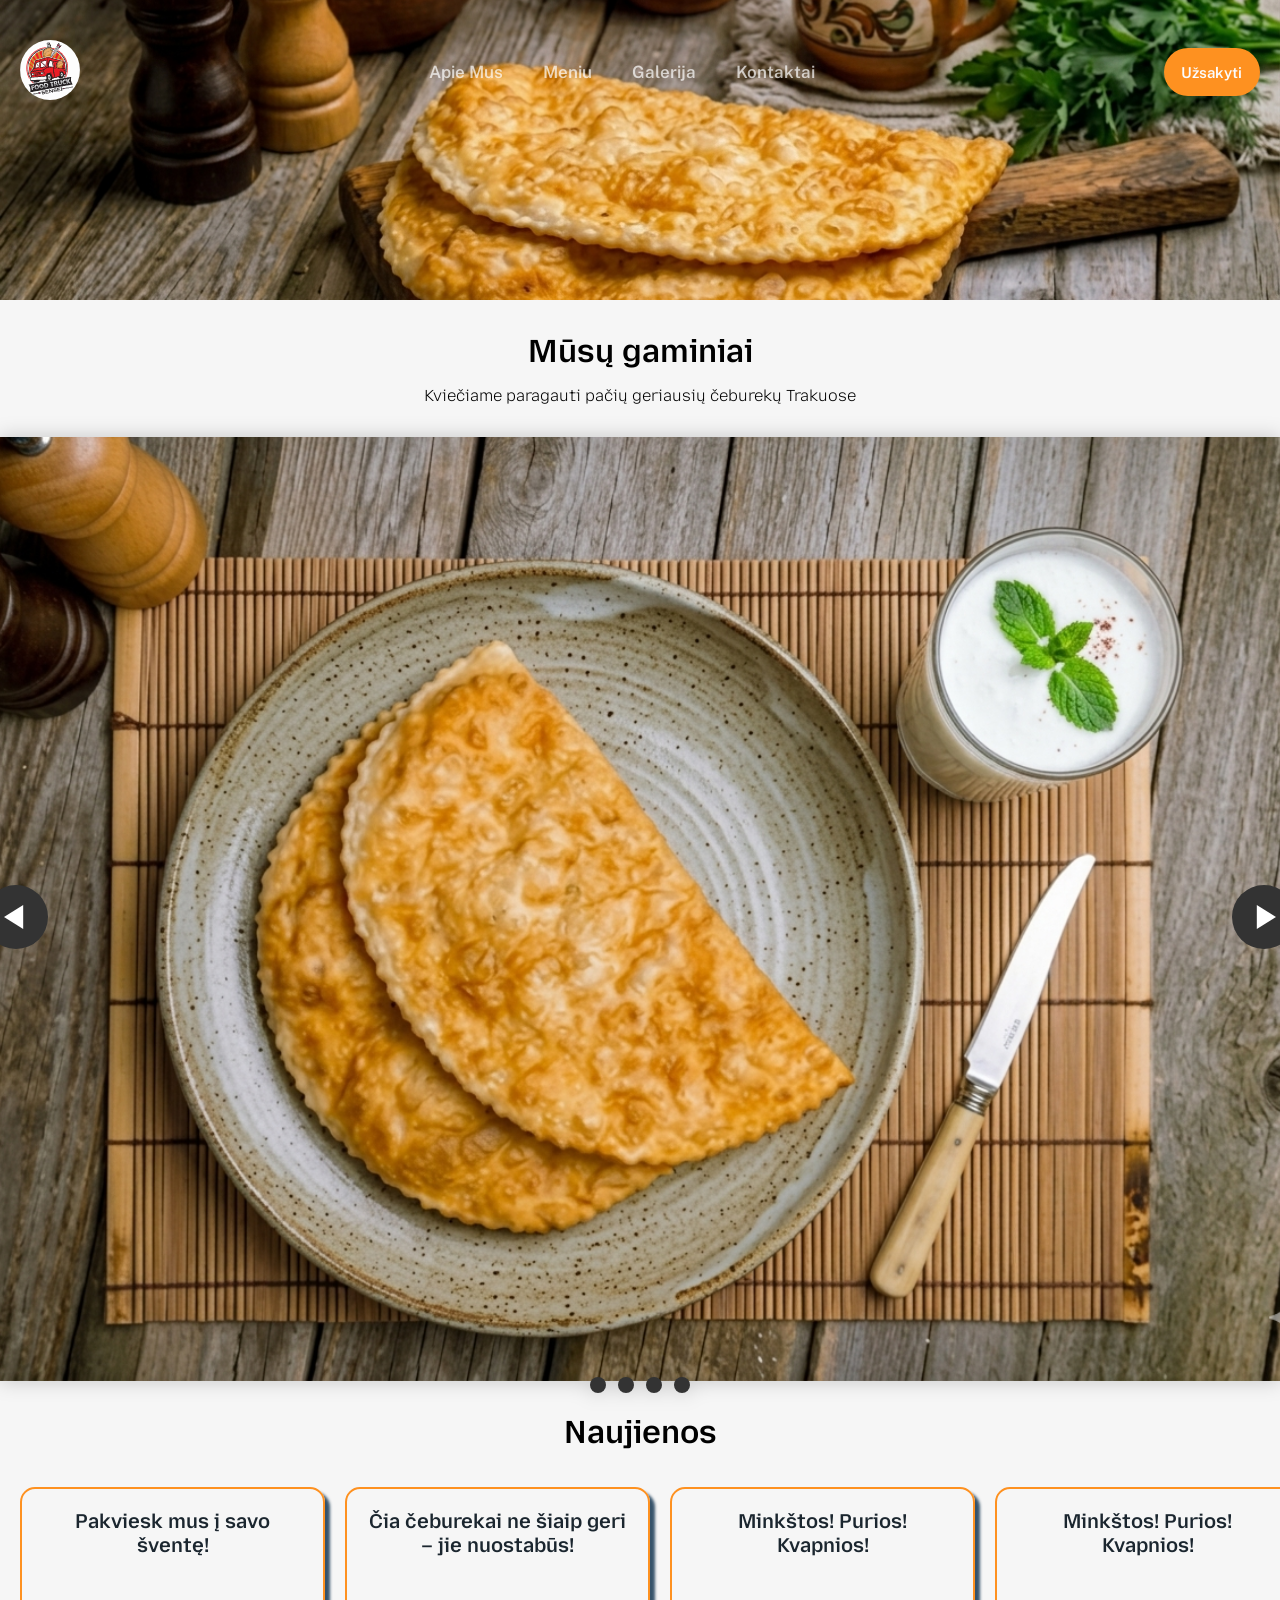
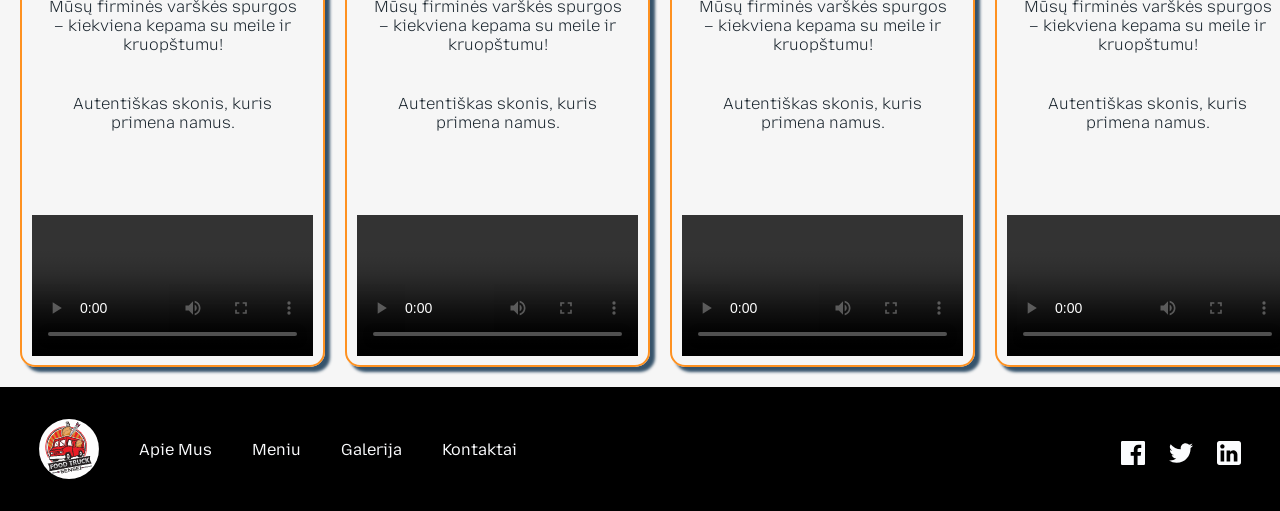
==== commit 05764f05: "fixes" ====
--- a/index.html
+++ b/index.html
@@ -7,9 +7,9 @@
       href="https://fonts.googleapis.com/css2?family=DM+Serif+Display:ital@0;1&family=Public+Sans:ital,wght@0,100..900;1,100..900&display=swap"
       rel="stylesheet"
     />
-    <link rel="stylesheet" href="styles/main.css" />
-    <link rel="stylesheet" href="styles/index.css" />
-    <script src="scripts/scripts.js" defer></script>
+    <link rel="stylesheet" href="../styles/main.css" />
+    <link rel="stylesheet" href="../styles/index.css" />
+    <script src="../scripts/scripts.js" defer></script>
     <title>Čeburekai Trakuose</title>
   </head>
   <body>
@@ -18,7 +18,7 @@
         <div class="nav__logo">
           <a href="index.html">
             <img
-              src="photos/logo.svg"
+              src="../photos/logo.svg"
               alt="logoCeburekine"
               class="container-logo"
             />
@@ -31,7 +31,7 @@
           aria-expanded="false"
           aria-controls="mobile-menu"
         >
-          <img src="photos/menu.svg" alt="" class="hamburger-menu-img" />
+          <img src="../photos/menu.svg" alt="" class="hamburger-menu-img" />
         </button>
         <div class="nav__menu">
           <a href="pages/aboutUs.html">Apie Mus</a>
@@ -45,7 +45,7 @@
       <aside class="sidebar" id="mobile-menu" aria-hidden="true">
         <div class="sidebar__inner">
           <button class="sidebar__close" type="button" aria-label="Close menu">
-            <img src="photos/close.svg" alt="" />
+            <img src="../photos/close.svg" alt="" />
           </button>
           <nav class="sidebar__link" aria-label="Mobile">
             <a href="pages/aboutUs.html">Apie Mus</a>
@@ -264,7 +264,7 @@
       <nav class="footer__nav" aria-label="Footer">
         <div class="footer__nav__pages">
           <a href="index.html" aria-label="home">
-            <img src="photos/logo.svg" alt="logo" class="footer__logo" />
+            <img src="../photos/logo.svg" alt="logo" class="footer__logo" />
           </a>
           <a href="pages/aboutUs.html">Apie Mus</a>
           <a href="pages/meniu.html">Meniu</a>
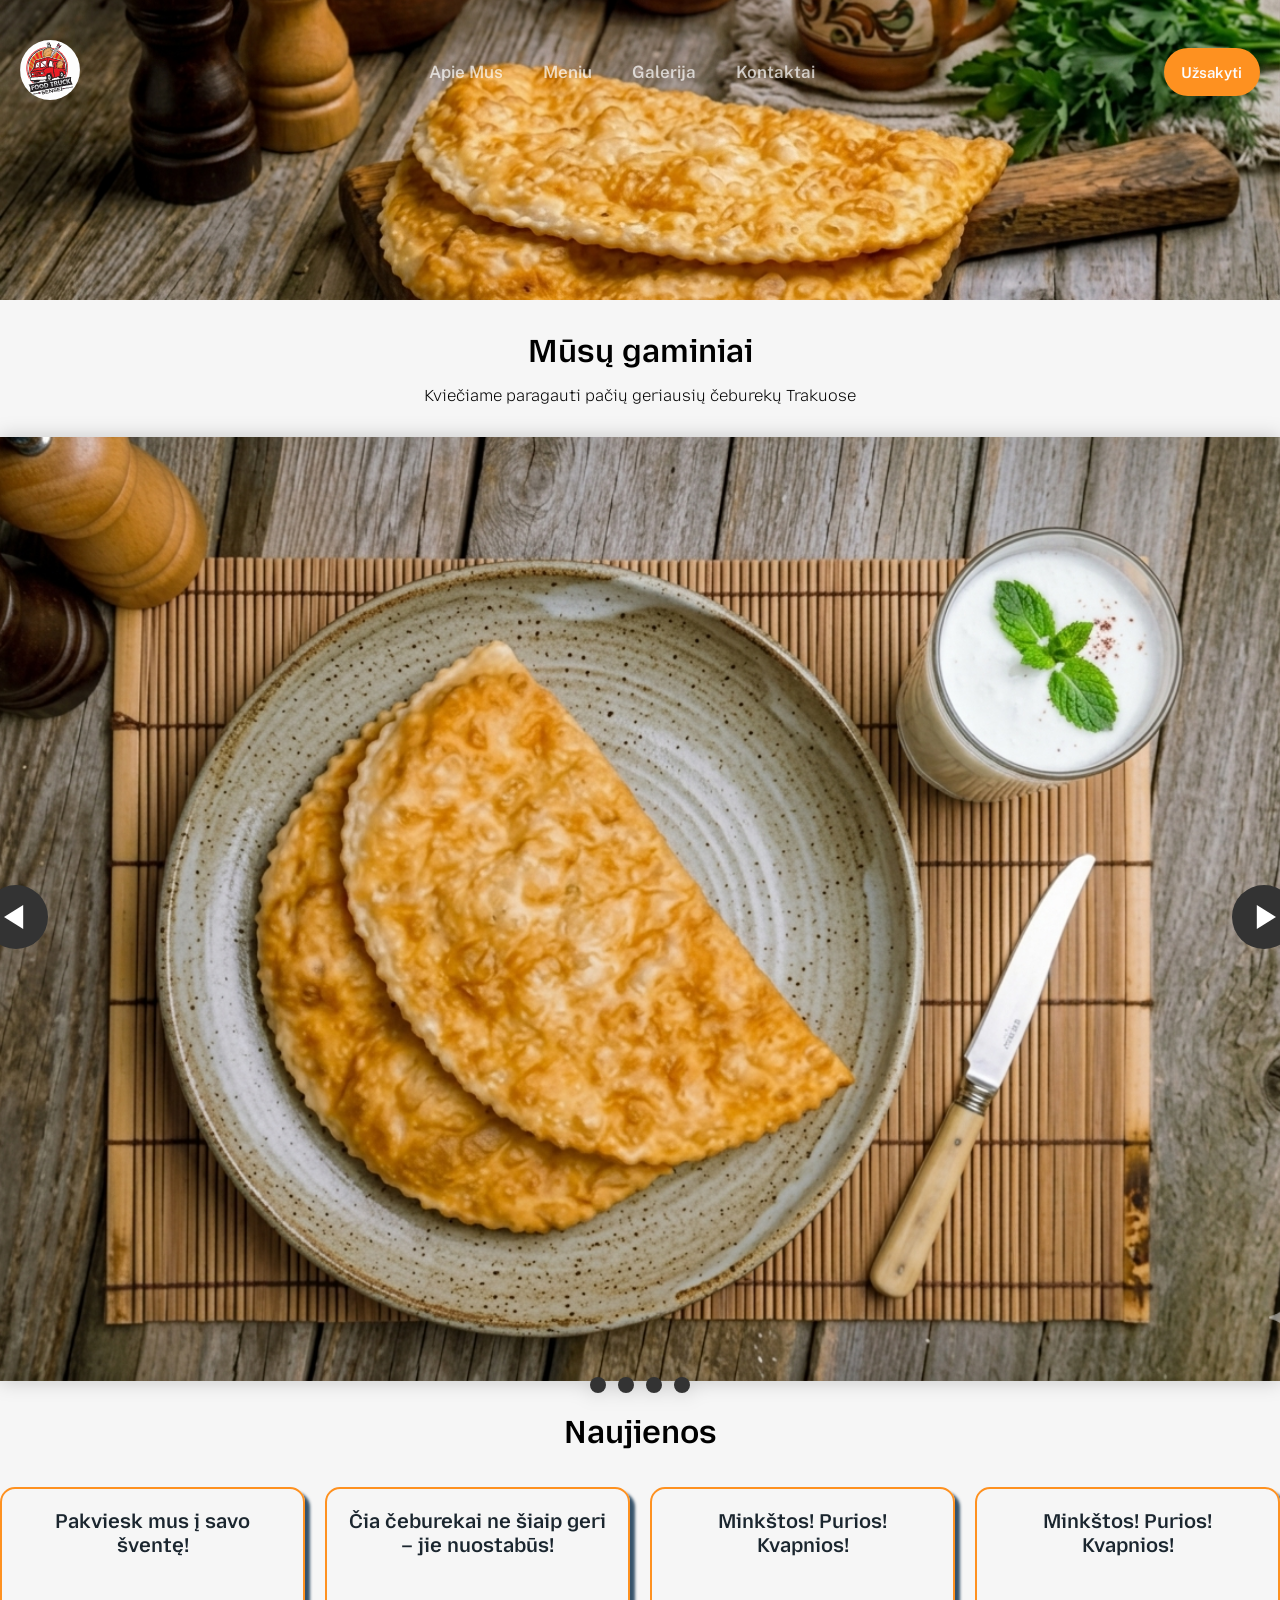
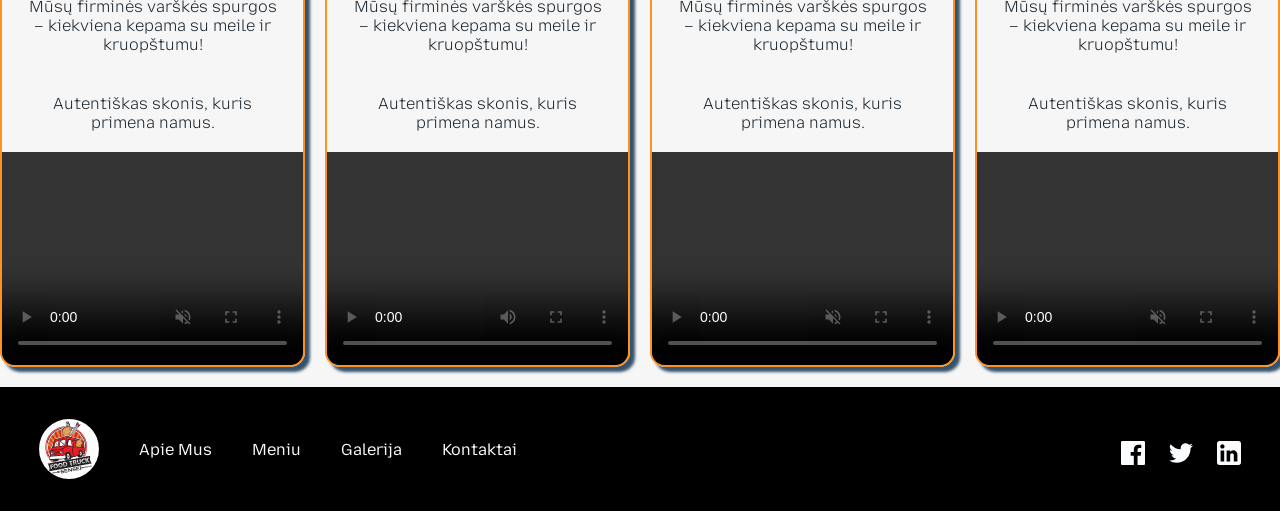
==== commit 64b5747f: "edited news card" ====
--- a/index.html
+++ b/index.html
@@ -148,7 +148,7 @@
                 Autentiškas skonis, kuris primena namus.
               </p>
 
-              <video class="page-header-video" controls>
+              <video class="page-header-video" controls autoplay muted loop playsinline>
                 <source
                   src="video/002.mp4"
                   type="video/mp4"
@@ -189,7 +189,7 @@
                 Autentiškas skonis, kuris primena namus.
               </p>
 
-              <video class="page-header-video" controls>
+              <video class="page-header-video" controls autoplay muted loop playsinline>
                 <source
                   src="video/1751266091589059.mp4"
                   type="video/mp4"
@@ -208,7 +208,7 @@
                 Autentiškas skonis, kuris primena namus.
               </p>
 
-              <video class="page-header-video" controls>
+              <video class="page-header-video" controls autoplay muted loop playsinline>
                 <source
                   src="video/1751266091589059.mp4"
                   type="video/mp4"
@@ -227,7 +227,7 @@
                 Autentiškas skonis, kuris primena namus.
               </p>
 
-              <video class="page-header-video" controls>
+              <video class="page-header-video" controls autoplay muted loop playsinline>
                 <source
                   src="video/1751266091589059.mp4"
                   type="video/mp4"
@@ -246,7 +246,7 @@
                 Autentiškas skonis, kuris primena namus.
               </p>
 
-              <video class="page-header-video" controls>
+              <video class="page-header-video" controls autoplay muted loop playsinline>
                 <source
                   src="video/1751266091589059.mp4"
                   type="video/mp4"
--- a/styles/index.css
+++ b/styles/index.css
@@ -301,6 +301,9 @@
   width: 100%;        
   scroll-behavior: smooth;
   -webkit-overflow-scrolling: touch;
+  box-sizing: border-box; 
+  justify-content: flex-start;
+  scrollbar-width: none;
 }
 .page-header-title{
   color: var(--color-secondary-active);
@@ -334,7 +337,7 @@
   
   width: 305px;       
   height: 480px; 
-  scroll-snap-align: center; 
+  scroll-snap-align: start; 
   border: var(--color-primary-pink) 2px solid;
   border-radius: 15px;
   box-shadow: 5px 5px 3px var(--color-secondary-title-text);
@@ -346,10 +349,10 @@
 
 .page-header-video {
   width: 100% !important; 
-  height: auto;
-  max-height: 200px;
+  height: 300px;
   object-fit: cover; 
-  padding: 10px;
+  object-position: center;
+  padding: 0;
   box-sizing: border-box;
   margin-top: auto; 
 
@@ -368,3 +371,10 @@
     padding-bottom: 1rem;
     font-family:  "Mozilla Text", sans-serif;
 }
+
+@media (min-width: 1440px) {
+    .news {
+        justify-content: center; 
+        overflow-x: hidden;      
+    }
+}
